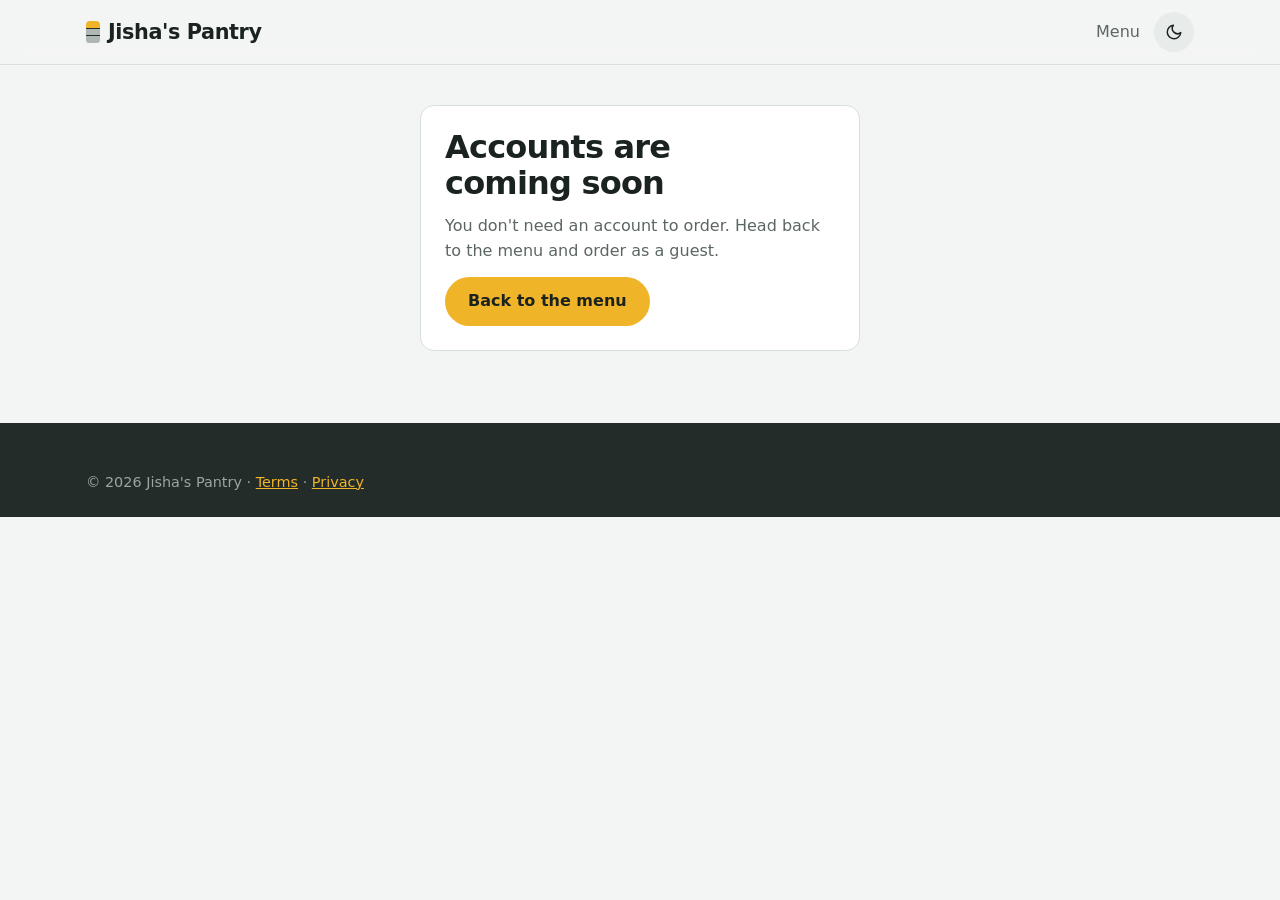
==== account.html @ cca74ee4 "Add light/dark theme, accounts, admin menu manager and web standards - Light and dark themes with a " ====
<!doctype html>
<html lang="en-IN">
<head>
  <meta charset="utf-8" />
  <meta name="viewport" content="width=device-width, initial-scale=1" />
  <meta http-equiv="Content-Security-Policy" content="default-src 'self'; script-src 'self'; style-src 'self'; img-src 'self' data: https://*.supabase.co; font-src 'self'; connect-src 'self' https://*.supabase.co wss://*.supabase.co; manifest-src 'self'; object-src 'none'; base-uri 'none'; form-action 'self'" />
  <meta name="referrer" content="strict-origin-when-cross-origin" />
  <meta name="robots" content="noindex" />
  <title>Your account — Jisha's Pantry</title>
  <meta name="color-scheme" content="light dark" />
  <meta name="theme-color" content="#f3f5f4" />
  <link rel="icon" href="images/icon.svg" type="image/svg+xml" />
  <link rel="manifest" href="manifest.webmanifest" />
  <link rel="stylesheet" href="css/styles.css" />
  <script src="js/theme.js"></script>
  <script src="js/config.js" defer></script>
  <script src="js/vendor/supabase.js" defer></script>
  <script src="js/backend.js" defer></script>
  <script src="js/site.js" defer></script>
  <script src="js/account.js" defer></script>
</head>
<body>
  <a href="#main" class="skip">Skip to content</a>
  <header class="site-header">
    <div class="container header-inner">
      <a href="./" class="logo"><span data-brand></span></a>
      <nav class="nav" aria-label="Main"><a href="./#menu">Menu</a></nav>
      <div class="header-actions">
        <button type="button" class="icon-btn theme-toggle" aria-label="Switch theme">
          <svg class="icon-moon" viewBox="0 0 24 24" fill="none" stroke="currentColor" stroke-width="2" stroke-linecap="round" stroke-linejoin="round" aria-hidden="true"><path d="M21 12.8A9 9 0 1 1 11.2 3a7 7 0 0 0 9.8 9.8Z"/></svg>
          <svg class="icon-sun" viewBox="0 0 24 24" fill="none" stroke="currentColor" stroke-width="2" stroke-linecap="round" aria-hidden="true"><circle cx="12" cy="12" r="4"/><path d="M12 2v2M12 20v2M4.9 4.9l1.4 1.4M17.7 17.7l1.4 1.4M2 12h2M20 12h2M4.9 19.1l1.4-1.4M17.7 6.3l1.4-1.4"/></svg>
        </button>
      </div>
    </div>
  </header>

  <main id="main" class="container page">
    <div class="auth-wrap">
      <p class="menu-status" id="loading" role="status">Loading…</p>

      <!-- Accounts not switched on (no Supabase keys yet) -->
      <div class="card" id="offView" hidden>
        <h1>Accounts are coming soon</h1>
        <p class="muted">You don't need an account to order. Head back to the menu and order as a guest.</p>
        <a class="btn btn-primary" href="./#menu">Back to the menu</a>
      </div>

      <!-- Signed out: log in / sign up / forgot password -->
      <div id="authView" hidden>
        <h1 class="center" id="authTitle">Welcome back</h1>
        <p class="muted center">An account is optional. It saves your details so checkout is quicker.</p>
        <div class="tabs" role="tablist" aria-label="Log in or sign up">
          <button type="button" class="tab" role="tab" id="tabLogin" aria-controls="loginForm" aria-selected="true">Log in</button>
          <button type="button" class="tab" role="tab" id="tabSignup" aria-controls="signupForm" aria-selected="false" tabindex="-1">Sign up</button>
        </div>

        <form class="card" id="loginForm" role="tabpanel" aria-labelledby="tabLogin" novalidate>
          <div class="field">
            <label for="loginEmail">Email</label>
            <input id="loginEmail" type="email" autocomplete="email" required maxlength="254" />
          </div>
          <div class="field">
            <label for="loginPassword">Password</label>
            <input id="loginPassword" type="password" autocomplete="current-password" required maxlength="72" />
          </div>
          <p class="form-error" id="loginError" role="alert"></p>
          <div class="stack">
            <button type="submit" class="btn btn-primary btn-block">Log in</button>
            <button type="button" class="link-btn dark" id="showReset">Forgot your password?</button>
          </div>
        </form>

        <form class="card" id="signupForm" role="tabpanel" aria-labelledby="tabSignup" novalidate hidden>
          <div class="field">
            <label for="signupName">Your name</label>
            <input id="signupName" autocomplete="name" required maxlength="60" />
          </div>
          <div class="field">
            <label for="signupEmail">Email</label>
            <input id="signupEmail" type="email" autocomplete="email" required maxlength="254" />
          </div>
          <div class="field">
            <label for="signupPassword">Password</label>
            <input id="signupPassword" type="password" autocomplete="new-password" required minlength="8" maxlength="72" aria-describedby="pwHint" />
            <span class="hint" id="pwHint">At least 8 characters. A short sentence is easy to remember and hard to guess.</span>
          </div>
          <label class="check">
            <input type="checkbox" id="signupConsent" required />
            <span>I agree to the <a href="terms.html" target="_blank">Terms</a> and the <a href="privacy.html" target="_blank">Privacy policy</a>.</span>
          </label>
          <p class="form-error" id="signupError" role="alert"></p>
          <button type="submit" class="btn btn-primary btn-block">Create account</button>
        </form>

        <form class="card" id="resetForm" novalidate hidden>
          <h2>Reset your password</h2>
          <p class="muted small">Enter your email and we'll send you a link to set a new password.</p>
          <div class="field">
            <label for="resetEmail">Email</label>
            <input id="resetEmail" type="email" autocomplete="email" required maxlength="254" />
          </div>
          <p class="form-error" id="resetError" role="alert"></p>
          <p class="form-ok" id="resetOk" role="status"></p>
          <div class="stack">
            <button type="submit" class="btn btn-primary btn-block">Send reset link</button>
            <button type="button" class="link-btn dark" id="backToLogin">Back to log in</button>
          </div>
        </form>
      </div>

      <!-- After signing up, before the email is confirmed -->
      <div class="card" id="checkEmailView" hidden>
        <h1>Check your email</h1>
        <p>We've sent a link to <strong id="checkEmailAddress"></strong>. Open it to confirm your account, then come back and log in.</p>
        <p class="muted small">Can't find it? Look in spam or promotions.</p>
      </div>

      <!-- Arrived from a password-reset email -->
      <form class="card" id="newPasswordForm" novalidate hidden>
        <h1>Set a new password</h1>
        <div class="field">
          <label for="newPassword">New password</label>
          <input id="newPassword" type="password" autocomplete="new-password" required minlength="8" maxlength="72" />
          <span class="hint">At least 8 characters.</span>
        </div>
        <p class="form-error" id="newPasswordError" role="alert"></p>
        <button type="submit" class="btn btn-primary btn-block">Save new password</button>
      </form>

      <!-- Signed in -->
      <div id="profileView" class="stack" hidden>
        <div class="page-head">
          <h1>Hello<span id="helloName"></span></h1>
          <button type="button" class="btn btn-ghost btn-sm" id="logOut">Log out</button>
        </div>
        <p class="muted" id="signedInAs"></p>

        <a class="btn btn-primary" href="admin.html" id="adminLink" hidden>Manage the menu</a>

        <form class="card" id="profileForm" novalidate>
          <h2>Delivery details</h2>
          <p class="muted small">Filled in for you at checkout. Only you and our kitchen can see them.</p>
          <div class="field">
            <label for="pName">Name</label>
            <input id="pName" autocomplete="name" maxlength="60" />
          </div>
          <div class="field">
            <label for="pPhone">Mobile number</label>
            <input id="pPhone" type="tel" inputmode="numeric" autocomplete="tel-national" maxlength="10" placeholder="10-digit mobile" />
          </div>
          <div class="field">
            <label for="pAddress">Address</label>
            <textarea id="pAddress" rows="2" autocomplete="street-address" maxlength="200"></textarea>
          </div>
          <div class="field-row">
            <div class="field">
              <label for="pPincode">Pincode</label>
              <input id="pPincode" inputmode="numeric" autocomplete="postal-code" maxlength="6" />
            </div>
            <div class="field">
              <label for="pLandmark">Landmark</label>
              <input id="pLandmark" maxlength="60" />
            </div>
          </div>
          <p class="form-error" id="profileError" role="alert"></p>
          <p class="form-ok" id="profileOk" role="status"></p>
          <button type="submit" class="btn btn-primary">Save details</button>
        </form>

        <div class="card">
          <h2>Delete account</h2>
          <p class="muted small">Removes your account and saved details for good. Past orders you sent on WhatsApp stay in that chat.</p>
          <div id="deleteArea">
            <button type="button" class="btn btn-danger btn-sm" id="deleteStart">Delete my account</button>
          </div>
        </div>
      </div>
    </div>
  </main>

  <footer class="site-footer">
    <div class="container small muted">
      © <span id="year"></span> <span data-brand></span> ·
      <a href="terms.html">Terms</a> · <a href="privacy.html">Privacy</a>
    </div>
  </footer>
  <div class="toast" id="toast" role="status" aria-live="polite"></div>
</body>
</html>
---- css/styles.css ----
/* System fonts only: nothing is fetched from Google or any other third party. */
/* Palette: stainless-steel tiffin greys + turmeric yellow, in light and dark. */
:root {
  color-scheme: light;
  --bg: #f3f5f4;
  --surface: #ffffff;
  --surface-2: #e7ebe9;
  --text: #1b2320;
  --muted: #5b6662;
  --line: #d9dfdc;
  --primary: #f0b429;
  --primary-hover: #e2a412;
  --on-primary: #1b2320;
  --accent-text: #8a5a00;      /* turmeric, dark enough to read as text */
  --primary-soft: #fdf0cc;
  --on-primary-soft: #5a4a1f;
  --steel: #aeb7b3;
  --steel-dark: #232c29;       /* footer, banner */
  --steel-dark-fg: #d7dedb;
  --steel-dark-muted: #9aa6a1;
  --steel-dark-line: #3a4541;
  --inverse-bg: #1b2320;       /* dark pill on light page */
  --inverse-fg: #ffffff;
  --header-bg: rgba(243, 245, 244, 0.92);
  --veg: #1d7a3a;
  --nonveg: #a3291a;
  --ok-bg: #e7f6ec;
  --bad-bg: #fdecea;
  --cartbar-bg: #1d7a3a;
  --cartbar-fg: #ffffff;
  --toggle-off: #c9d0cd;
  --note-bg: #fff8dc;
  --note-ink: #3b2e22;
  --note-line: rgba(150, 120, 80, 0.18);
  --note-tape: rgba(214, 196, 160, 0.7);
  --backdrop: rgba(27, 35, 32, 0.5);
  --shadow: 0 1px 2px rgba(60, 30, 10, 0.06), 0 8px 24px rgba(60, 30, 10, 0.07);
  --radius: 14px;
  --radius-sm: 8px;
  --font-body: system-ui, -apple-system, "Segoe UI", Roboto, "Noto Sans", sans-serif;
  --font-head: "Segoe UI", system-ui, -apple-system, Roboto, "Noto Sans", sans-serif;
  --font-hand: "Segoe Print", "Bradley Hand", "Marker Felt", "Comic Neue", cursive;
}

/* Dark values: used when the device is dark (unless the visitor chose light), or when they chose dark. */
@media (prefers-color-scheme: dark) {
  :root:not([data-theme="light"]) {
    color-scheme: dark;
    --bg: #121715; --surface: #1a211e; --surface-2: #252e2b; --text: #e6ece9; --muted: #a3aeaa; --line: #303b37;
    --primary: #f0b429; --primary-hover: #f5c451; --on-primary: #1b2320; --accent-text: #f5c75a;
    --primary-soft: #3a3014; --on-primary-soft: #eadcae; --steel: #6f7a76;
    --steel-dark: #0b0f0e; --steel-dark-fg: #c9d2ce; --steel-dark-muted: #8e9a95; --steel-dark-line: #26302d;
    --inverse-bg: #e6ece9; --inverse-fg: #121715; --header-bg: rgba(18, 23, 21, 0.9);
    --veg: #5ccf80; --nonveg: #ff8a75; --ok-bg: #173322; --bad-bg: #3a1c18;
    --cartbar-bg: #5ccf80; --cartbar-fg: #0b0f0e; --toggle-off: #45514c;
    --note-bg: #2b2817; --note-ink: #efe6c8; --note-line: rgba(239, 230, 200, 0.12); --note-tape: rgba(120, 110, 80, 0.6);
    --backdrop: rgba(0, 0, 0, 0.6); --shadow: 0 1px 2px rgba(0, 0, 0, 0.3), 0 8px 24px rgba(0, 0, 0, 0.35);
  }
}
:root[data-theme="dark"] {
  color-scheme: dark;
  --bg: #121715; --surface: #1a211e; --surface-2: #252e2b; --text: #e6ece9; --muted: #a3aeaa; --line: #303b37;
  --primary: #f0b429; --primary-hover: #f5c451; --on-primary: #1b2320; --accent-text: #f5c75a;
  --primary-soft: #3a3014; --on-primary-soft: #eadcae; --steel: #6f7a76;
  --steel-dark: #0b0f0e; --steel-dark-fg: #c9d2ce; --steel-dark-muted: #8e9a95; --steel-dark-line: #26302d;
  --inverse-bg: #e6ece9; --inverse-fg: #121715; --header-bg: rgba(18, 23, 21, 0.9);
  --veg: #5ccf80; --nonveg: #ff8a75; --ok-bg: #173322; --bad-bg: #3a1c18;
  --cartbar-bg: #5ccf80; --cartbar-fg: #0b0f0e; --toggle-off: #45514c;
  --note-bg: #2b2817; --note-ink: #efe6c8; --note-line: rgba(239, 230, 200, 0.12); --note-tape: rgba(120, 110, 80, 0.6);
  --backdrop: rgba(0, 0, 0, 0.6); --shadow: 0 1px 2px rgba(0, 0, 0, 0.3), 0 8px 24px rgba(0, 0, 0, 0.35);
}

* { box-sizing: border-box; }
[hidden] { display: none !important; }
html { scroll-behavior: smooth; scroll-padding-top: 76px; }
body {
  margin: 0;
  background: var(--bg);
  color: var(--text);
  font-family: var(--font-body);
  font-size: 16px;
  line-height: 1.55;
  -webkit-font-smoothing: antialiased;
}
h1, h2, h3, h4 { font-family: var(--font-head); line-height: 1.12; margin: 0 0 0.4em; text-wrap: balance; }
h1, h2 { font-weight: 800 !important; letter-spacing: -0.025em; }
p { margin: 0 0 0.8em; }
a { color: var(--accent-text); }
img { max-width: 100%; display: block; }
button { font: inherit; color: inherit; cursor: pointer; }
input, select, textarea { font: inherit; color: inherit; }

.skip { position: absolute; left: -9999px; top: 8px; background: var(--inverse-bg); color: var(--inverse-fg); padding: 8px 14px; border-radius: 8px; z-index: 100; }
.skip:focus { left: 8px; }
.link-btn { border: 0; background: none; padding: 0; color: var(--primary); text-decoration: underline; font-size: inherit; }
.link-btn.dark { color: var(--accent-text); }
:focus-visible { outline: 2px solid var(--accent-text); outline-offset: 2px; }
.visually-hidden { position: absolute !important; width: 1px; height: 1px; overflow: hidden; clip: rect(0 0 0 0); white-space: nowrap; }

.container { width: 100%; max-width: 1140px; margin: 0 auto; padding: 0 16px; }
.narrow { max-width: 760px; }
.muted { color: var(--muted); }
.small { font-size: 0.9rem; }
.tiny { font-size: 0.78rem; }
.center { text-align: center; }

/* Buttons */
.btn {
  display: inline-flex; align-items: center; justify-content: center; gap: 8px; min-height: 44px;
  padding: 11px 22px; border-radius: 999px; border: 1.5px solid transparent;
  font-weight: 600; text-decoration: none; transition: background 0.15s, transform 0.1s;
}
.btn:active { transform: scale(0.98); }
.btn-primary { background: var(--primary); color: var(--on-primary); }
.btn-primary:hover { background: var(--primary-hover); }
.btn-primary:disabled { background: var(--surface-2); color: var(--muted); cursor: not-allowed; }
.btn-ghost { border-color: var(--line); color: var(--text); background: var(--surface); }
.btn-ghost:hover { border-color: var(--primary); }
.btn-danger { border-color: var(--nonveg); color: var(--nonveg); background: var(--surface); }
.btn-danger:hover { background: var(--bad-bg); }
.btn-block { width: 100%; }
.btn-sm { min-height: 34px; padding: 6px 14px; font-size: 0.88rem; }
.icon-btn {
  width: 40px; height: 40px; border-radius: 50%; border: 0; background: var(--surface-2); color: var(--text);
  display: grid; place-items: center; font-size: 15px; flex: none;
}

/* Header */
.site-header {
  position: sticky; top: 0; z-index: 20;
  background: var(--header-bg); backdrop-filter: blur(10px);
  border-bottom: 1px solid var(--line);
}
.header-inner { display: flex; align-items: center; gap: 14px; height: 64px; }
.logo {
  display: inline-flex; align-items: center; gap: 8px;
  font-family: var(--font-head); font-weight: 800; font-size: 1.3rem; letter-spacing: -0.02em;
  color: var(--text); text-decoration: none;
}
.logo::before {
  content: ""; width: 14px; height: 22px; border-radius: 4px 4px 3px 3px;
  background: linear-gradient(var(--primary) 0 30%, var(--steel-dark) 30% 36%, var(--steel) 36% 64%, var(--steel-dark) 64% 70%, var(--steel) 70%);
}
.status-pill {
  font-size: 0.78rem; font-weight: 600; padding: 4px 10px; border-radius: 999px;
  background: var(--ok-bg); color: var(--veg); white-space: nowrap;
}
.status-pill.closed { background: var(--bad-bg); color: var(--nonveg); }
.nav { margin-left: auto; display: flex; gap: 22px; align-items: center; }
.nav a { color: var(--muted); text-decoration: none; font-weight: 500; }
.nav a:hover, .nav a[aria-current="page"] { color: var(--text); }
.header-actions { display: flex; align-items: center; gap: 8px; }
.account-link {
  display: inline-flex; align-items: center; gap: 6px; min-height: 40px; padding: 0 12px; border-radius: 999px;
  color: var(--text); text-decoration: none; font-weight: 600; font-size: 0.92rem; border: 1.5px solid var(--line);
}
.account-link:hover { border-color: var(--primary); }
.theme-toggle svg { width: 18px; height: 18px; }
.theme-toggle .icon-sun { display: none; }
:root[data-theme="dark"] .theme-toggle .icon-sun { display: block; }
:root[data-theme="dark"] .theme-toggle .icon-moon { display: none; }
.cart-btn {
  display: inline-flex; align-items: center; gap: 8px; min-height: 40px;
  padding: 9px 16px; border-radius: 999px; border: 0;
  background: var(--inverse-bg); color: var(--inverse-fg); font-weight: 600;
}
.cart-count {
  min-width: 22px; height: 22px; padding: 0 6px; border-radius: 999px; color: var(--on-primary);
  background: var(--primary); font-size: 0.78rem; display: grid; place-items: center;
}

/* Hero */
.hero { padding: 56px 0 40px; overflow: hidden; }
.hero-inner { display: grid; grid-template-columns: 1.15fr 1fr; gap: 40px; align-items: center; }
.eyebrow { font-family: var(--font-hand); font-size: 1.1rem; color: var(--accent-text); margin: 0; }
.hero h1 { font-size: clamp(2.1rem, 4.8vw, 3.4rem); font-weight: 700; letter-spacing: -0.01em; margin-top: 8px; max-width: 14ch; }
.lead { font-size: 1.12rem; color: var(--muted); max-width: 470px; }
.hero-cta { display: flex; gap: 12px; margin: 24px 0 32px; flex-wrap: wrap; }
.hero-facts { list-style: none; padding: 0; margin: 0; display: flex; gap: 28px; flex-wrap: wrap; }
.hero-facts li { display: flex; flex-direction: column; }
.hero-facts strong { font-family: var(--font-head); font-size: 1.35rem; }
.hero-facts span { font-size: 0.82rem; color: var(--muted); }
/* Handwritten note pinned to the page */
.note {
  justify-self: center; max-width: 360px; width: 100%;
  background: var(--note-bg); padding: 28px 26px 22px; transform: rotate(-1.5deg);
  box-shadow: var(--shadow);
  position: relative;
  background-image: repeating-linear-gradient(transparent 0 31px, var(--note-line) 31px 32px);
  background-position: 0 14px;
}
.note::before {
  content: ""; position: absolute; top: -12px; left: 50%; width: 90px; height: 26px; margin-left: -45px;
  background: var(--note-tape); transform: rotate(2deg);
}
.note-label { font-size: 0.75rem; text-transform: uppercase; letter-spacing: 0.08em; color: var(--muted); margin-bottom: 4px; }
.note-text, .note-sign { font-family: var(--font-hand); font-size: 1.12rem; line-height: 32px; color: var(--note-ink); margin: 0; }
.note-sign { text-align: right; margin-top: 6px; color: var(--accent-text); }
@media (prefers-reduced-motion: reduce) {
  html { scroll-behavior: auto; }
  *, *::before, *::after { animation-duration: 0.01ms !important; transition-duration: 0.01ms !important; }
}

/* Sections */
section { padding: 56px 0; }
.section-head { margin-bottom: 24px; }
.section-head h2 { font-size: clamp(1.7rem, 3.4vw, 2.3rem); font-weight: 700; }

/* Our story */
.story-inner { display: grid; grid-template-columns: 1fr 1.3fr; gap: 48px; align-items: center; }
.story h2 { font-size: clamp(1.7rem, 3.4vw, 2.3rem); }
.story p { font-size: 1.05rem; }
.story-photo { margin: 0; }
.story-photo img { border-radius: var(--radius); aspect-ratio: 4 / 5; object-fit: cover; width: 100%; }
.photo-placeholder {
  aspect-ratio: 4 / 5; max-width: 100%; border-radius: var(--radius); border: 2px dashed var(--line); background: var(--surface-2);
  display: grid; place-items: center; text-align: center; color: var(--muted); padding: 24px;
}
.signature { font-family: var(--font-hand); font-size: 1.3rem !important; color: var(--accent-text); margin-top: 18px; }

/* Menu tools */
.menu-section { background: var(--surface); border-top: 1px solid var(--line); border-bottom: 1px solid var(--line); }
.menu-tools { display: flex; flex-direction: column; gap: 14px; margin-bottom: 24px; }
.chips { display: flex; gap: 8px; overflow-x: auto; padding: 2px 2px 4px; scrollbar-width: none; }
.chips::-webkit-scrollbar { display: none; }
.chip {
  flex: none; min-height: 40px; padding: 8px 16px; border-radius: 999px; border: 1.5px solid var(--line);
  background: var(--surface); color: var(--text); font-weight: 500; font-size: 0.92rem; white-space: nowrap;
}
.chip[aria-pressed="true"] { background: var(--inverse-bg); border-color: var(--inverse-bg); color: var(--inverse-fg); }
.tool-row { display: flex; gap: 16px; align-items: center; flex-wrap: wrap; }
.search {
  flex: 1; min-width: 200px; max-width: 360px; display: flex; align-items: center; gap: 8px;
  padding: 0 14px; border: 1.5px solid var(--line); border-radius: 999px; background: var(--bg); color: var(--muted);
}
.search input { border: 0; outline: 0; background: transparent; padding: 10px 0; width: 100%; color: var(--text); }
.search:focus-within { border-color: var(--primary); }
.toggle { display: inline-flex; align-items: center; gap: 10px; font-weight: 500; cursor: pointer; user-select: none; min-height: 40px; }
.toggle input { position: absolute; opacity: 0; pointer-events: none; }
.toggle-track { width: 42px; height: 24px; border-radius: 999px; background: var(--toggle-off); position: relative; transition: background 0.15s; }
.toggle-thumb { position: absolute; top: 3px; left: 3px; width: 18px; height: 18px; border-radius: 50%; background: #ffffff; transition: transform 0.15s; }
.toggle input:checked + .toggle-track { background: var(--veg); }
.toggle input:checked + .toggle-track .toggle-thumb { transform: translateX(18px); }
.toggle input:focus-visible + .toggle-track { outline: 2px solid var(--accent-text); outline-offset: 2px; }

/* Menu grid */
.menu-grid { display: grid; grid-template-columns: repeat(auto-fill, minmax(260px, 1fr)); gap: 20px; }
.menu-status { padding: 24px 0; text-align: center; color: var(--muted); }
.dish {
  display: flex; flex-direction: column; background: var(--surface); border: 1px solid var(--line);
  border-radius: var(--radius); overflow: hidden; transition: box-shadow 0.2s, transform 0.2s;
}
.dish:hover { box-shadow: var(--shadow); transform: translateY(-2px); }
.dish.sold-out { opacity: 0.6; }
.dish-media { aspect-ratio: 16 / 10; background: var(--surface-2); display: grid; place-items: center; position: relative; }
.dish-media img { width: 100%; height: 100%; object-fit: cover; }
.dish-emoji { font-size: 72px; }
.dish-tag {
  position: absolute; top: 10px; left: 10px; background: var(--surface); color: var(--accent-text);
  font-size: 0.72rem; font-weight: 700; padding: 3px 9px; border-radius: 999px; box-shadow: var(--shadow);
}
.dish-body { padding: 14px 16px 16px; display: flex; flex-direction: column; flex: 1; }
.dish-title { display: flex; align-items: flex-start; gap: 8px; }
.dish-title h3 { font-size: 1.1rem; margin: 0; }
.dish-desc { font-size: 0.88rem; color: var(--muted); margin: 6px 0 12px; flex: 1; }
.dish-meta { display: flex; align-items: center; justify-content: space-between; gap: 8px; }
.price { font-family: var(--font-head); font-weight: 700; font-size: 1.15rem; font-variant-numeric: tabular-nums; }
.spice-label { font-size: 0.75rem; font-weight: 600; color: var(--nonveg); margin-left: 8px; }
body:has(dialog[open]) { overflow: hidden; }

/* FSSAI veg / non-veg marks */
.diet {
  flex: none; width: 16px; height: 16px; border: 1.5px solid currentColor; border-radius: 3px;
  display: inline-grid; place-items: center; margin-top: 3px;
}
.diet::after { content: ""; width: 8px; height: 8px; border-radius: 50%; background: currentColor; }
.diet.veg { color: var(--veg); }
.diet.nonveg { color: var(--nonveg); }
.diet.nonveg::after { border-radius: 0; width: 0; height: 0; background: none;
  border-left: 4.5px solid transparent; border-right: 4.5px solid transparent; border-bottom: 8px solid currentColor; }

/* Add / qty controls */
.add-btn {
  min-height: 38px; border: 1.5px solid var(--primary); background: var(--surface); color: var(--accent-text);
  font-weight: 700; padding: 7px 22px; border-radius: 10px; letter-spacing: 0.03em;
}
.add-btn:hover { background: var(--primary-soft); }
.qty {
  display: inline-flex; align-items: center; border-radius: 10px; background: var(--primary); color: var(--on-primary); overflow: hidden;
}
.qty button { border: 0; background: transparent; color: var(--on-primary); width: 36px; height: 38px; font-size: 1.1rem; font-weight: 700; }
.qty button:hover { background: rgba(0, 0, 0, 0.12); }
.qty span { min-width: 22px; text-align: center; font-weight: 700; }
.qty.sm button { width: 30px; height: 32px; font-size: 1rem; }
.sold-label { font-size: 0.85rem; font-weight: 600; color: var(--muted); }
.empty { text-align: center; padding: 40px 0; }

/* How it works */
.steps { list-style: none; padding: 0; margin: 0 0 40px; display: grid; grid-template-columns: repeat(3, 1fr); gap: 20px; counter-reset: step; }
.steps li { background: var(--surface); border: 1px solid var(--line); border-radius: var(--radius); padding: 24px; position: relative; }
.steps li::before {
  counter-increment: step; content: counter(step); display: block; margin-bottom: 8px;
  font-family: var(--font-hand); font-size: 1.8rem; line-height: 1; color: var(--accent-text);
}
.steps h3 { font-size: 1.15rem; }
.steps p { color: var(--muted); margin: 0; font-size: 0.95rem; }
.promise { display: grid; grid-template-columns: repeat(3, 1fr); gap: 20px; background: var(--primary-soft); border-radius: var(--radius); padding: 28px; }
.promise h3 { font-size: 1.1rem; }
.promise p { margin: 0; color: var(--on-primary-soft); font-size: 0.92rem; }

/* FAQ */
.faq { background: var(--surface); border-top: 1px solid var(--line); }
details { border-bottom: 1px solid var(--line); padding: 16px 0; }
summary { font-weight: 600; cursor: pointer; list-style: none; display: flex; justify-content: space-between; gap: 16px; }
summary::-webkit-details-marker { display: none; }
summary::after { content: "+"; font-size: 1.3rem; line-height: 1; color: var(--accent-text); }
details[open] summary::after { content: "–"; }
details p { margin: 10px 0 0; color: var(--muted); }

/* Legal pages */
.legal { padding-top: 40px; padding-bottom: 64px; }
.legal h1 { font-size: clamp(2rem, 4vw, 2.6rem); }
.legal h2 { font-size: 1.3rem; margin-top: 32px; }
.legal ul { padding-left: 20px; }
.legal li { margin-bottom: 4px; }

/* Footer */
.site-footer { background: var(--steel-dark); color: var(--steel-dark-fg); padding: 48px 0 24px; }
.site-footer .logo { color: #ffffff; }
.site-footer .muted { color: var(--steel-dark-muted); }
.site-footer a { color: var(--primary); }
.site-footer h2 { font-size: 1rem; color: #ffffff; letter-spacing: 0; font-weight: 700 !important; }
.footer-inner { display: grid; grid-template-columns: 2fr 1fr 1fr; gap: 32px; }
.footer-links { list-style: none; padding: 0; margin: 0; display: grid; gap: 6px; }
.copyright { border-top: 1px solid var(--steel-dark-line); margin-top: 32px; padding-top: 20px; }

/* Sticky cart bar (mobile) */
.cart-bar {
  position: fixed; left: 12px; right: 12px; bottom: 12px; z-index: 30;
  display: flex; justify-content: space-between; align-items: center;
  padding: 14px 18px; border: 0; border-radius: 14px; background: var(--cartbar-bg); color: var(--cartbar-fg);
  font-weight: 600; box-shadow: 0 10px 30px rgba(0, 0, 0, 0.25);
}
.cart-bar[hidden] { display: none; }

/* Dialogs */
dialog { border: 0; padding: 0; color: var(--text); background: var(--surface); }
dialog::backdrop { background: var(--backdrop); }
.drawer {
  margin: 0 0 0 auto; height: 100dvh; max-height: 100dvh; width: min(420px, 100vw);
  display: none; flex-direction: column;
}
.drawer[open] { display: flex; animation: slideIn 0.22s ease-out; }
@keyframes slideIn { from { transform: translateX(40px); opacity: 0; } }
.modal { width: min(520px, calc(100vw - 24px)); max-height: calc(100dvh - 24px); border-radius: var(--radius); }
.modal[open] { animation: pop 0.18s ease-out; }
@keyframes pop { from { transform: scale(0.97); opacity: 0; } }
.modal form { display: flex; flex-direction: column; max-height: calc(100dvh - 24px); }
.drawer-head { display: flex; justify-content: space-between; align-items: center; padding: 18px 20px; border-bottom: 1px solid var(--line); }
.drawer-head h2 { font-size: 1.3rem; margin: 0; }
.drawer-body, .modal-body { padding: 16px 20px; overflow-y: auto; flex: 1; }
.drawer-foot { padding: 16px 20px; border-top: 1px solid var(--line); background: var(--bg); }

.cart-item { display: flex; align-items: center; gap: 12px; padding: 12px 0; border-bottom: 1px dashed var(--line); }
.cart-item-info { flex: 1; min-width: 0; }
.cart-item-name { font-weight: 600; display: flex; gap: 8px; align-items: flex-start; }
.cart-item-name .diet { width: 14px; height: 14px; }
.cart-item-name .diet::after { width: 6px; height: 6px; }
.cart-item-price { font-size: 0.88rem; color: var(--muted); }
.cart-item-total { font-weight: 600; min-width: 60px; text-align: right; font-variant-numeric: tabular-nums; }
.cart-empty { text-align: center; padding: 48px 0; }
.bill { margin: 0 0 14px; }
.bill-line { display: flex; justify-content: space-between; font-size: 0.92rem; padding: 3px 0; font-variant-numeric: tabular-nums; }
.bill-line.total { font-weight: 700; font-size: 1.05rem; border-top: 1px solid var(--line); margin-top: 6px; padding-top: 10px; }
.bill-line.total:first-child { border-top: 0; margin-top: 0; padding-top: 0; margin-bottom: 12px; }
.free { color: var(--veg); font-weight: 600; }
.notice { font-size: 0.85rem; padding: 10px 12px; border-radius: var(--radius-sm); background: var(--primary-soft); color: var(--on-primary-soft); margin-bottom: 12px; }
.notice.ok { background: var(--ok-bg); color: var(--veg); }
.notice.bad { background: var(--bad-bg); color: var(--nonveg); }

/* Form */
.field { display: flex; flex-direction: column; gap: 6px; margin-bottom: 14px; border: 0; padding: 0; min-width: 0; }
.field label, .field legend { font-weight: 600; font-size: 0.88rem; padding: 0; }
.field input, .field select, .field textarea {
  border: 1.5px solid var(--line); border-radius: var(--radius-sm); padding: 10px 12px; background: var(--surface); width: 100%; min-height: 44px;
}
.field input[type="checkbox"] { width: auto; min-height: 0; }
.field input:focus, .field select:focus, .field textarea:focus { outline: 0; border-color: var(--primary); box-shadow: 0 0 0 3px var(--primary-soft); }
.field .invalid, .field [aria-invalid="true"] { border-color: var(--nonveg); }
.field .hint { font-size: 0.8rem; color: var(--muted); }
.field-row { display: grid; grid-template-columns: 1fr 1fr; gap: 12px; }
.radio-row { display: flex; gap: 10px; flex-wrap: wrap; }
.radio-row label {
  flex: 1; display: flex; gap: 8px; align-items: center; font-weight: 500; font-size: 0.92rem; min-height: 44px;
  border: 1.5px solid var(--line); border-radius: var(--radius-sm); padding: 10px 12px; cursor: pointer;
}
.radio-row label:has(input:checked) { border-color: var(--primary); background: var(--primary-soft); }
.radio-row input { accent-color: var(--primary); }
.check { display: flex; gap: 10px; align-items: flex-start; font-size: 0.9rem; margin-bottom: 10px; cursor: pointer; }
.check input { margin-top: 4px; accent-color: var(--primary); }
.form-error { color: var(--nonveg); font-size: 0.88rem; font-weight: 500; min-height: 1em; margin: 0; }
.form-ok { color: var(--veg); font-size: 0.88rem; font-weight: 500; margin: 0; }

.success { padding: 32px 24px; text-align: center; }
.order-preview {
  text-align: left; white-space: pre-wrap; font-size: 0.85rem; line-height: 1.5;
  background: var(--ok-bg); color: var(--text); border-radius: var(--radius-sm); padding: 14px 16px; margin: 0 0 18px;
  max-height: 45vh; overflow-y: auto; font-family: var(--font-body);
}
.preview-banner {
  background: var(--steel-dark); color: var(--steel-dark-fg); text-align: center; font-size: 0.85rem; padding: 8px 16px;
}
.preview-banner[hidden] { display: none; }

/* Account and admin pages */
.page { padding: 40px 0 72px; }
.page-head { display: flex; justify-content: space-between; align-items: flex-end; gap: 16px; flex-wrap: wrap; margin-bottom: 24px; }
.page-head h1 { font-size: clamp(1.8rem, 3.6vw, 2.4rem); margin: 0; }
.card { background: var(--surface); border: 1px solid var(--line); border-radius: var(--radius); padding: 24px; }
.auth-wrap { max-width: 440px; margin: 0 auto; }
.tabs { display: flex; gap: 4px; padding: 4px; background: var(--surface-2); border-radius: 999px; margin-bottom: 20px; }
.tab { flex: 1; min-height: 40px; border: 0; border-radius: 999px; background: transparent; color: var(--muted); font-weight: 600; }
.tab[aria-selected="true"] { background: var(--surface); color: var(--text); box-shadow: var(--shadow); }
.stack { display: grid; gap: 16px; }
.row-actions { display: flex; gap: 10px; flex-wrap: wrap; align-items: center; }

.admin-grid { display: grid; grid-template-columns: minmax(0, 1fr) minmax(0, 420px); gap: 24px; align-items: start; }
.table-wrap { overflow-x: auto; border: 1px solid var(--line); border-radius: var(--radius); background: var(--surface); }
.dish-table { width: 100%; border-collapse: collapse; font-size: 0.92rem; }
.dish-table th, .dish-table td { text-align: left; padding: 10px 12px; border-bottom: 1px solid var(--line); vertical-align: middle; }
.dish-table th { font-size: 0.78rem; text-transform: uppercase; letter-spacing: 0.06em; color: var(--muted); background: var(--surface-2); }
.dish-table tr:last-child td { border-bottom: 0; }
.dish-table td.num { font-variant-numeric: tabular-nums; white-space: nowrap; }
.dish-cell { display: flex; align-items: center; gap: 10px; min-width: 180px; }
.thumb { width: 44px; height: 44px; border-radius: 8px; background: var(--surface-2); display: grid; place-items: center; font-size: 22px; overflow: hidden; flex: none; }
.thumb img { width: 100%; height: 100%; object-fit: cover; }
.pill { display: inline-block; font-size: 0.75rem; font-weight: 600; padding: 3px 10px; border-radius: 999px; }
.pill.on { background: var(--ok-bg); color: var(--veg); }
.pill.off { background: var(--bad-bg); color: var(--nonveg); }
button.pill { border: 0; cursor: pointer; min-height: 32px; padding: 4px 12px; }
.confirm-bar { display: flex; gap: 8px; align-items: center; flex-wrap: wrap; padding: 10px 12px; border-radius: var(--radius-sm); background: var(--bad-bg); color: var(--nonveg); font-size: 0.88rem; }
.photo-preview { width: 100%; aspect-ratio: 16 / 10; border-radius: var(--radius-sm); background: var(--surface-2); display: grid; place-items: center; overflow: hidden; font-size: 56px; }
.photo-preview img { width: 100%; height: 100%; object-fit: cover; }

/* Toast */
.toast {
  position: fixed; left: 50%; bottom: 84px; transform: translate(-50%, 20px); opacity: 0;
  background: var(--inverse-bg); color: var(--inverse-fg); padding: 10px 18px; border-radius: 999px; font-size: 0.9rem; font-weight: 500;
  pointer-events: none; transition: opacity 0.2s, transform 0.2s; z-index: 50; max-width: calc(100vw - 32px); text-align: center;
}
.toast.show { opacity: 1; transform: translate(-50%, 0); }

/* Responsive */
@media (max-width: 960px) {
  .admin-grid { grid-template-columns: 1fr; }
}
@media (max-width: 860px) {
  .nav { display: none; }
  .header-actions { margin-left: auto; }
  .hero { padding-top: 32px; }
  .hero-inner { grid-template-columns: 1fr; }
  .note { max-width: 340px; }
  .story-inner { grid-template-columns: 1fr; gap: 28px; }
  .story-photo { max-width: 360px; }
  .steps, .promise { grid-template-columns: 1fr; }
  .footer-inner { grid-template-columns: 1fr; }
  .site-footer { padding-bottom: 96px; }
}
@media (min-width: 861px) {
  .cart-bar { display: none !important; }
}
@media (max-width: 520px) {
  .status-pill { display: none; }
  .cart-btn > span:not(.cart-count), .account-link span { display: none; }
  .account-link { width: 40px; padding: 0; justify-content: center; }
  .logo { font-size: 1.1rem; }
  .menu-grid { grid-template-columns: 1fr; }
  .field-row { grid-template-columns: 1fr; }
  .modal { width: 100vw; max-width: 100vw; max-height: 100dvh; border-radius: 0; margin: 0; height: 100dvh; }
  .modal form { max-height: 100dvh; height: 100%; }
}
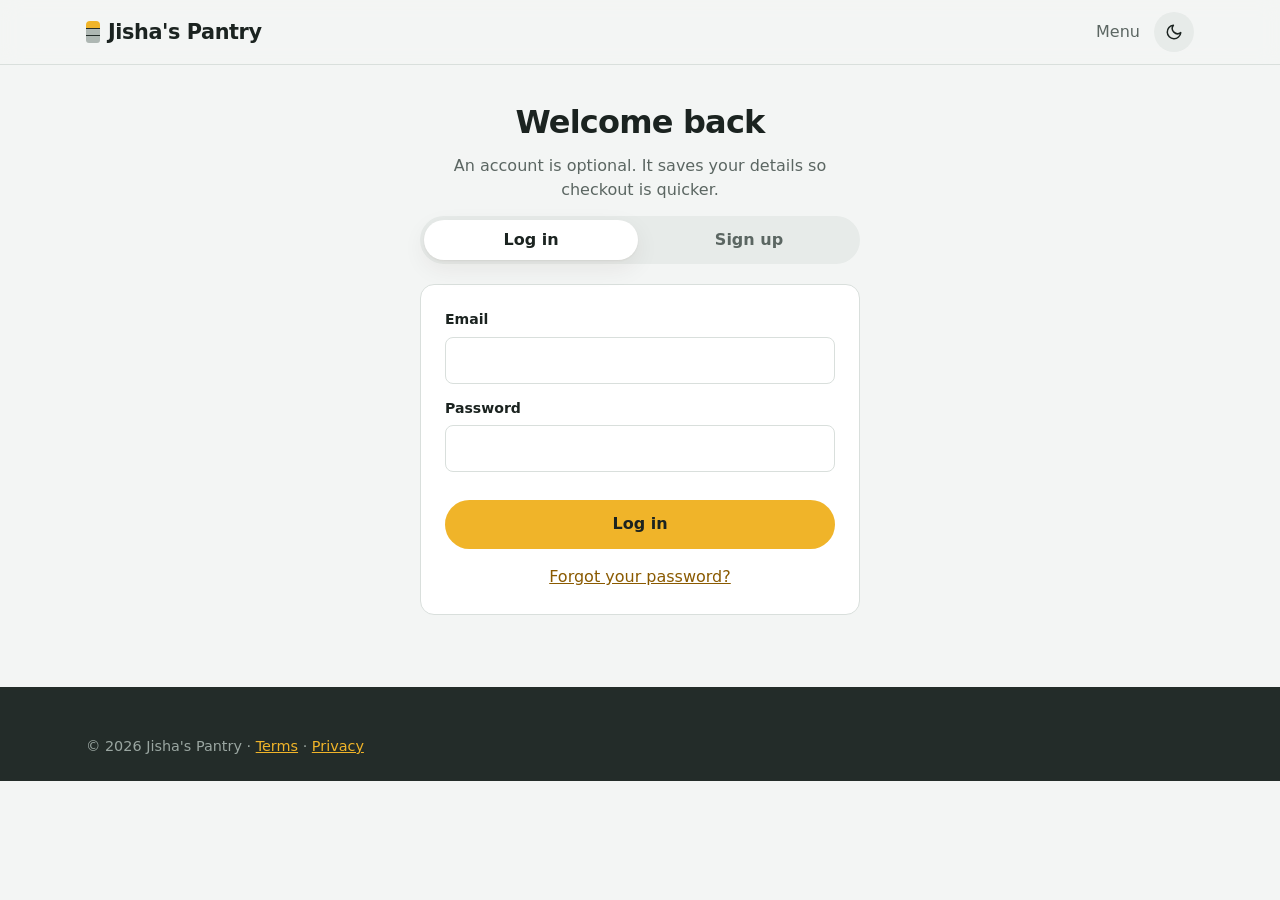
==== commit b77e3674: "Account page: clearer confirmation when details are saved Co-Authored-By: Claude Opus 5.5 <noreply@a" ====
--- a/account.html
+++ b/account.html
@@ -164,7 +164,10 @@
           </div>
           <p class="form-error" id="profileError" role="alert"></p>
           <p class="form-ok" id="profileOk" role="status"></p>
-          <button type="submit" class="btn btn-primary">Save details</button>
+          <div class="row-actions">
+            <button type="submit" class="btn btn-primary" id="saveProfile">Save details</button>
+            <a class="btn btn-ghost" href="./#menu">Back to the menu</a>
+          </div>
         </form>
 
         <div class="card">
--- a/css/styles.css
+++ b/css/styles.css
@@ -442,6 +442,12 @@
 .photo-preview { width: 100%; aspect-ratio: 16 / 10; border-radius: var(--radius-sm); background: var(--surface-2); display: grid; place-items: center; overflow: hidden; font-size: 56px; }
 .photo-preview img { width: 100%; height: 100%; object-fit: cover; }
 
+.sql-block {
+  margin: 12px 0 0; padding: 12px; max-height: 180px; overflow: auto; border-radius: var(--radius-sm);
+  background: var(--surface-2); color: var(--text); font-size: 0.75rem; line-height: 1.45; white-space: pre;
+}
+code { font-size: 0.88em; background: var(--surface-2); padding: 1px 5px; border-radius: 4px; word-break: break-all; }
+
 /* Toast */
 .toast {
   position: fixed; left: 50%; bottom: 84px; transform: translate(-50%, 20px); opacity: 0;
